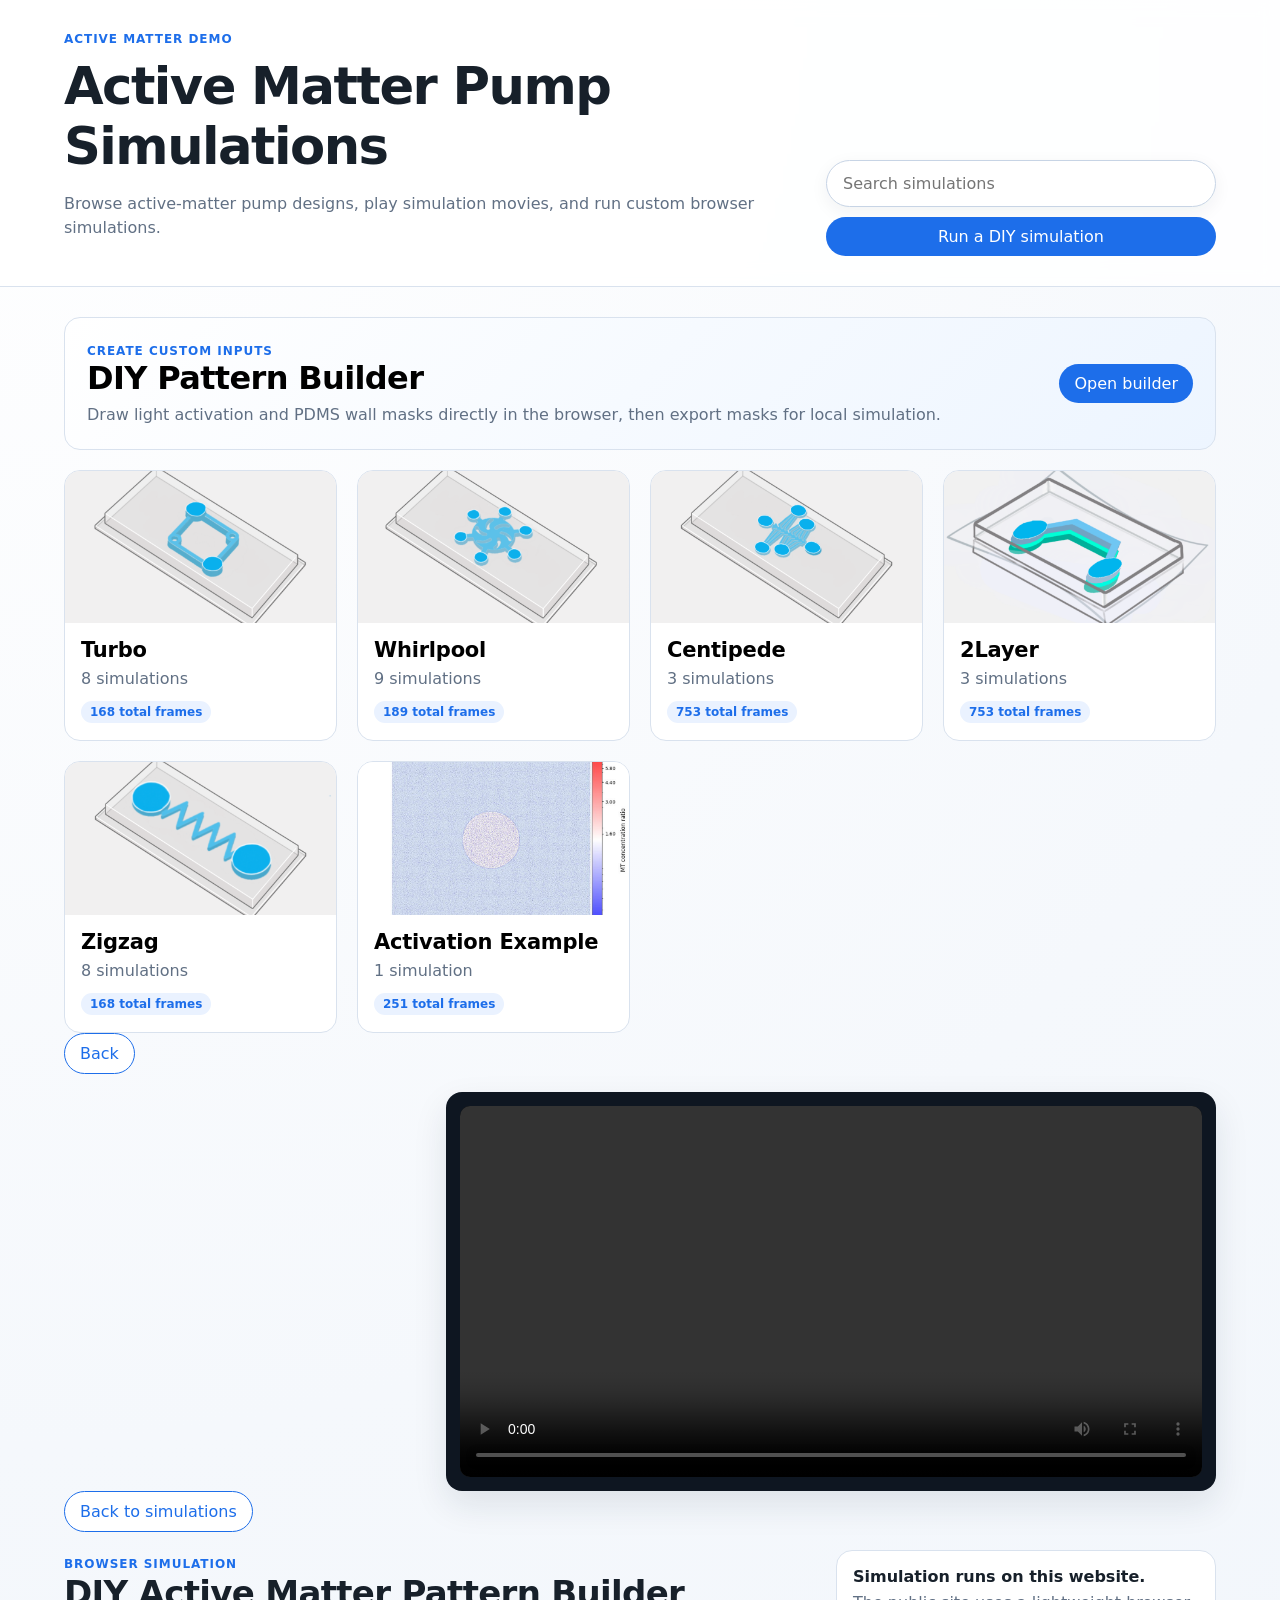
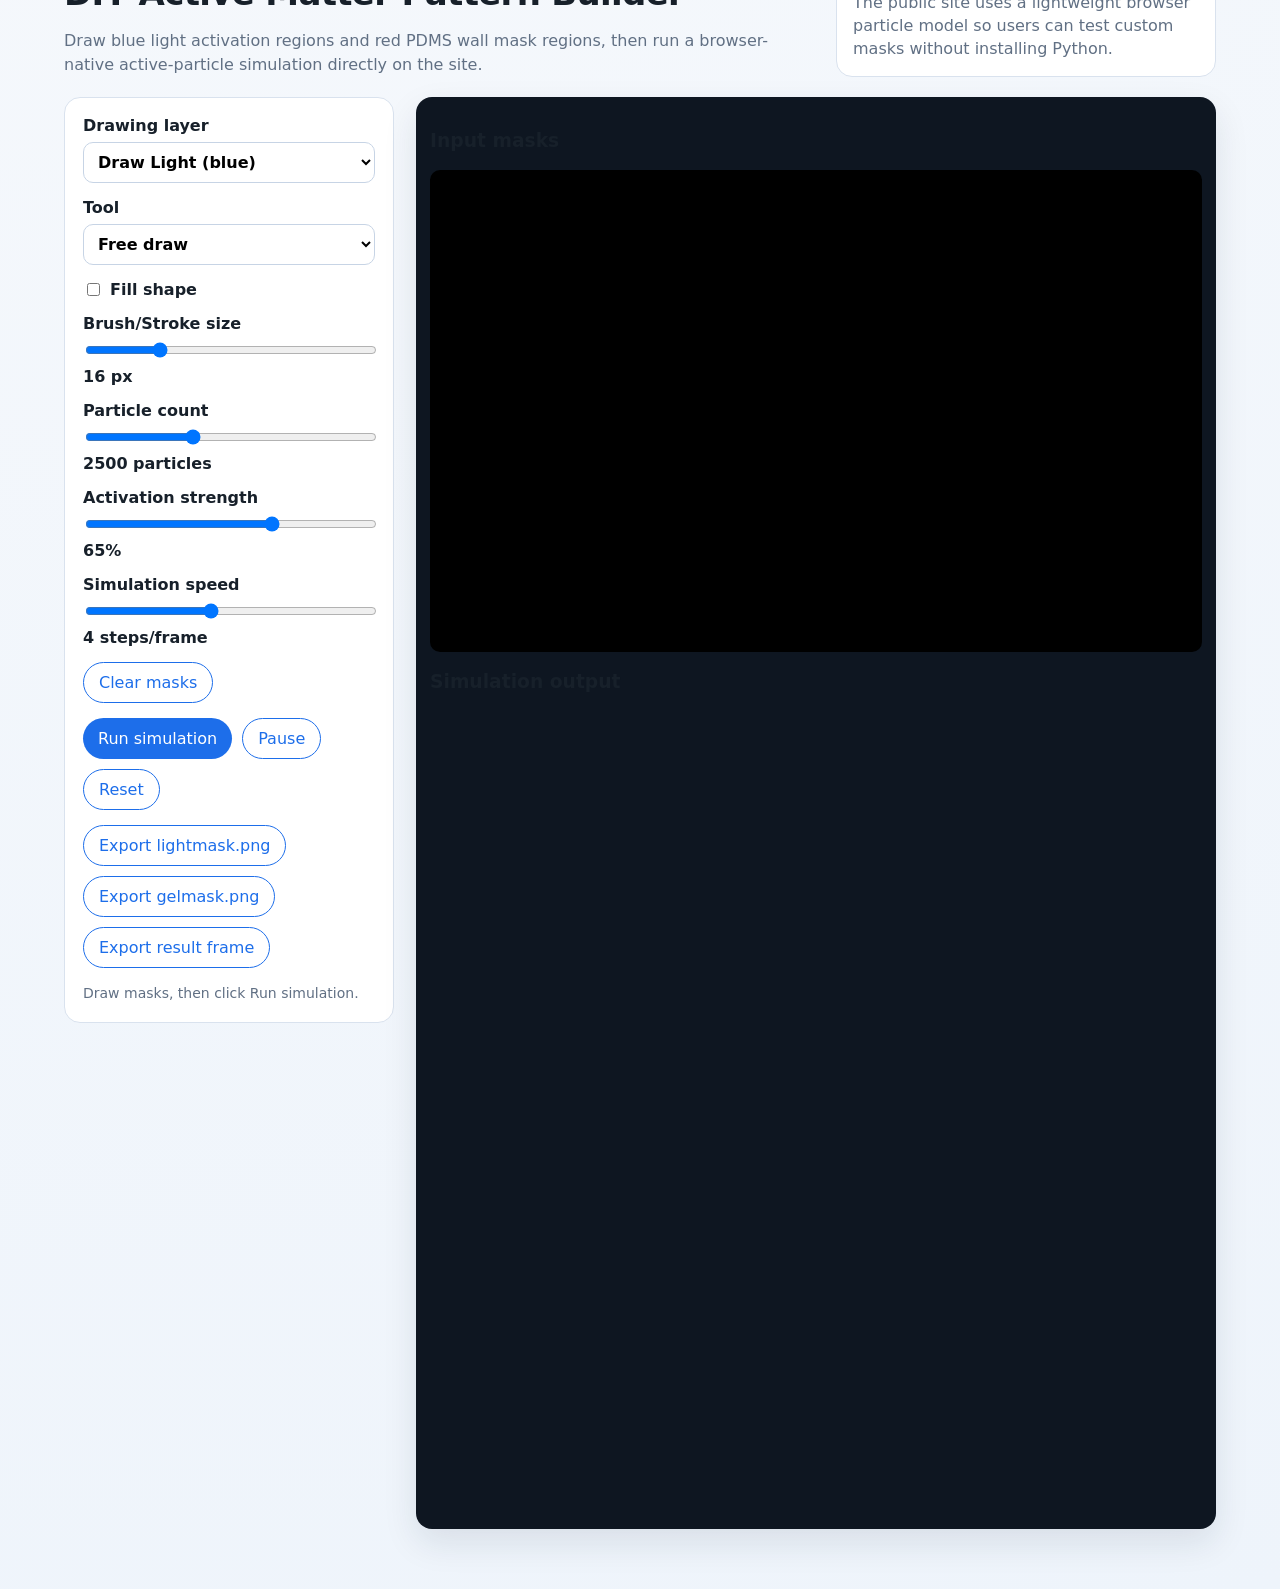
==== docs/index.html @ 467bbbf2 "Make DIY simulation workflow visible" ====
<!doctype html>
<html lang="en">
<head>
  <meta charset="utf-8" />
  <meta name="viewport" content="width=device-width, initial-scale=1" />
  <title>Active Matter Pump Simulations</title>
  <link rel="stylesheet" href="styles.css" />
</head>
<body>
  <header class="topbar">
    <div>
      <p class="eyebrow">Active Matter Demo</p>
      <h1>Active Matter Pump Simulations</h1>
      <p>Browse active-matter pump designs, play simulation movies, and run custom browser simulations.</p>
    </div>
    <div class="topbar-actions">
      <input id="search" type="search" placeholder="Search simulations" aria-label="Search simulations" />
      <button id="diy-open" class="primary-button" type="button">Run a DIY simulation</button>
    </div>
  </header>
  <main>
    <section id="categories" class="category-grid" aria-live="polite"></section>
    <section id="viewer" class="viewer" hidden>
      <button id="back" class="back-button" type="button">Back</button>
      <div class="viewer-layout">
        <aside>
          <h2 id="viewer-title"></h2>
          <p id="viewer-meta"></p>
          <div id="video-list" class="video-list"></div>
        </aside>
        <div class="stage">
          <video id="video" controls playsinline preload="metadata"></video>
        </div>
      </div>
    </section>
    <section id="diy" class="diy" hidden>
      <button id="diy-back" class="back-button" type="button">Back to simulations</button>
      <div class="diy-header">
        <div>
          <p class="eyebrow">Browser Simulation</p>
          <h2>DIY Active Matter Pattern Builder</h2>
          <p>Draw blue light activation regions and red PDMS wall mask regions, then run a browser-native active-particle simulation directly on the site.</p>
        </div>
        <div class="diy-note">
          <strong>Simulation runs on this website.</strong>
          <span>The public site uses a lightweight browser particle model so users can test custom masks without installing Python.</span>
        </div>
      </div>
      <div class="diy-layout">
        <aside class="diy-controls" aria-label="DIY drawing and simulation controls">
          <label>
            Drawing layer
            <select id="diy-mode">
              <option value="light">Draw Light (blue)</option>
              <option value="mask">Draw Mask (red)</option>
            </select>
          </label>
          <label>
            Tool
            <select id="diy-tool">
              <option value="draw">Free draw</option>
              <option value="rect">Rectangle/Square</option>
              <option value="circle">Circle</option>
            </select>
          </label>
          <label class="checkbox-row">
            <input id="diy-filled" type="checkbox" />
            Fill shape
          </label>
          <label>
            Brush/Stroke size
            <input id="diy-brush" type="range" min="2" max="60" value="16" />
            <span id="diy-brush-value">16 px</span>
          </label>
          <label>
            Particle count
            <input id="sim-particles" type="range" min="500" max="6000" step="500" value="2500" />
            <span id="sim-particles-value">2500 particles</span>
          </label>
          <label>
            Activation strength
            <input id="sim-strength" type="range" min="0" max="100" value="65" />
            <span id="sim-strength-value">65%</span>
          </label>
          <label>
            Simulation speed
            <input id="sim-speed" type="range" min="1" max="8" value="4" />
            <span id="sim-speed-value">4 steps/frame</span>
          </label>
          <div class="button-row">
            <button id="diy-clear" class="secondary-button" type="button">Clear masks</button>
          </div>
          <div class="button-row">
            <button id="sim-run" class="primary-button" type="button">Run simulation</button>
            <button id="sim-pause" class="secondary-button" type="button">Pause</button>
            <button id="sim-reset" class="secondary-button" type="button">Reset</button>
          </div>
          <div class="button-row">
            <button id="diy-export-light" class="secondary-button" type="button">Export lightmask.png</button>
            <button id="diy-export-gel" class="secondary-button" type="button">Export gelmask.png</button>
            <button id="sim-export-frame" class="secondary-button" type="button">Export result frame</button>
          </div>
          <p id="sim-status" class="helper-text">Draw masks, then click Run simulation.</p>
        </aside>
        <div class="diy-stage">
          <div class="canvas-panel">
            <h3>Input masks</h3>
            <canvas id="diy-canvas" width="1280" height="800" aria-label="DIY pattern drawing canvas"></canvas>
          </div>
          <div class="canvas-panel">
            <h3>Simulation output</h3>
            <canvas id="sim-canvas" width="1280" height="800" aria-label="DIY simulation result canvas"></canvas>
          </div>
        </div>
      </div>
    </section>
  </main>
  <script src="app.js"></script>
</body>
</html>
---- docs/styles.css ----
:root {
  --bg: #f5f8fc;
  --card: #ffffff;
  --text: #17202a;
  --muted: #617084;
  --border: #d9e2ee;
  --accent: #1d6eea;
  --accent-soft: #eaf2ff;
  --shadow: 0 14px 34px rgba(20, 36, 58, .10);
}
* { box-sizing: border-box; }
body {
  margin: 0;
  font-family: Inter, ui-sans-serif, system-ui, -apple-system, BlinkMacSystemFont, "Segoe UI", sans-serif;
  color: var(--text);
  background: radial-gradient(circle at top left, #ffffff 0, var(--bg) 42%, #eef4fb 100%);
}
button, input, select { font: inherit; }
button { border: 0; }
.topbar {
  display: flex;
  gap: 24px;
  align-items: end;
  justify-content: space-between;
  padding: 30px clamp(18px, 5vw, 64px);
  background: rgba(255, 255, 255, .86);
  border-bottom: 1px solid var(--border);
  backdrop-filter: blur(10px);
}
.topbar-actions {
  display: grid;
  gap: 10px;
  min-width: min(390px, 100%);
}
.eyebrow {
  margin: 0 0 8px;
  color: var(--accent);
  font-weight: 700;
  letter-spacing: .08em;
  text-transform: uppercase;
  font-size: 12px;
}
h1 { margin: 0; font-size: clamp(30px, 4vw, 52px); letter-spacing: -.03em; }
h2 { margin: 0; font-size: clamp(24px, 3vw, 34px); letter-spacing: -.02em; }
p { color: var(--muted); line-height: 1.5; }
#search {
  width: 100%;
  border: 1px solid #c7d4e5;
  border-radius: 999px;
  padding: 13px 16px;
  background: #fff;
  box-shadow: 0 5px 18px rgba(20, 36, 58, .06);
}
#search:focus-visible, button:focus-visible, video:focus-visible, select:focus-visible, input:focus-visible, canvas:focus-visible {
  outline: 3px solid rgba(29, 110, 234, .28);
  outline-offset: 3px;
}
main { padding: 30px clamp(18px, 5vw, 64px) 60px; }
.category-grid { display: grid; grid-template-columns: repeat(auto-fit, minmax(240px, 1fr)); gap: 20px; }
.category-card, .video-item, .status-card, .diy-launch-card, .diy-controls, .diy-note {
  border: 1px solid var(--border);
  border-radius: 16px;
  background: var(--card);
  overflow: hidden;
  text-align: left;
}
.category-card, .video-item, .diy-launch-card { cursor: pointer; }
.category-card, .video-item, .diy-launch-card {
  transition: transform .16s ease, box-shadow .16s ease, border-color .16s ease;
}
.category-card {
  padding: 0;
}
.category-card:hover, .video-item:hover, .diy-launch-card:hover {
  transform: translateY(-2px);
  box-shadow: var(--shadow);
  border-color: #b9c9dc;
}
.category-card img { width: 100%; aspect-ratio: 16 / 9; object-fit: cover; display: block; background: #dce4ee; }
.card-body { padding: 15px 16px 17px; }
.card-body h2 { margin: 0 0 5px; font-size: 21px; letter-spacing: -.01em; }
.card-body p { margin: 0; }
.card-meta { display: flex; gap: 8px; flex-wrap: wrap; margin-top: 10px; }
.pill { display: inline-flex; align-items: center; border-radius: 999px; padding: 4px 9px; background: var(--accent-soft); color: var(--accent); font-size: 12px; font-weight: 650; }
.status-card { grid-column: 1 / -1; padding: 26px; max-width: 780px; }
.status-card h2 { margin: 0 0 8px; font-size: 24px; }
.status-card p { margin: 0; }
.status-card.error { border-color: #f0b8b8; background: #fff8f8; }
.diy-launch-card {
  grid-column: 1 / -1;
  display: grid;
  grid-template-columns: minmax(0, 1fr) auto;
  gap: 18px;
  align-items: center;
  padding: 22px;
  background: linear-gradient(135deg, #ffffff 0%, #edf5ff 100%);
}
.diy-launch-card h2 { margin: 0 0 6px; font-size: clamp(23px, 3vw, 32px); }
.diy-launch-card p { margin: 0; }
.primary-button, .secondary-button, .back-button {
  border-radius: 999px;
  padding: 10px 15px;
  cursor: pointer;
  white-space: nowrap;
}
.primary-button { background: var(--accent); color: #fff; }
.primary-button:hover { background: #145bd0; }
.secondary-button, .back-button {
  border: 1px solid var(--accent);
  background: #fff;
  color: var(--accent);
}
.secondary-button:hover, .back-button:hover { background: var(--accent-soft); }
.viewer, .diy { display: block; }
.back-button { margin-bottom: 18px; }
.viewer-layout { display: grid; grid-template-columns: minmax(260px, 360px) minmax(0, 1fr); gap: 22px; align-items: start; }
aside { min-width: 0; }
#viewer-title { margin: 0 0 4px; }
#viewer-meta { margin-top: 0; }
.video-list { display: grid; gap: 10px; margin-top: 18px; max-height: 72vh; overflow: auto; padding: 2px 6px 2px 2px; }
.video-item { display: grid; grid-template-columns: 92px 1fr; gap: 12px; padding: 9px; align-items: center; }
.video-item.active { border-color: var(--accent); box-shadow: inset 4px 0 0 var(--accent), 0 10px 22px rgba(29, 110, 234, .10); }
.video-item img { width: 92px; height: 58px; object-fit: cover; border-radius: 10px; background: #dce4ee; }
.video-item strong { display: block; font-size: 14px; overflow-wrap: anywhere; color: var(--text); }
.video-item span { color: #657282; font-size: 13px; }
.stage, .diy-stage { background: #0e1621; border-radius: 16px; padding: 14px; min-height: 300px; box-shadow: var(--shadow); }
video { width: 100%; max-height: 78vh; display: block; border-radius: 10px; background: #000; }
.diy-header {
  display: grid;
  grid-template-columns: minmax(0, 1fr) minmax(260px, 380px);
  gap: 20px;
  align-items: end;
  margin-bottom: 20px;
}
.diy-header p { margin-bottom: 0; }
.diy-note { padding: 16px; }
.diy-note strong { display: block; margin-bottom: 5px; }
.diy-note span { color: var(--muted); line-height: 1.45; }
.diy-layout {
  display: grid;
  grid-template-columns: minmax(250px, 330px) minmax(0, 1fr);
  gap: 22px;
  align-items: start;
}
.diy-controls {
  display: grid;
  gap: 15px;
  padding: 18px;
}
.diy-controls label {
  display: grid;
  gap: 7px;
  color: var(--text);
  font-weight: 650;
}
.diy-controls select, .diy-controls input[type="range"] {
  width: 100%;
}
.diy-controls select {
  border: 1px solid #c7d4e5;
  border-radius: 10px;
  padding: 9px 10px;
  background: #fff;
}
.checkbox-row {
  grid-template-columns: auto 1fr;
  align-items: center;
  justify-content: start;
}
.button-row { display: flex; gap: 10px; flex-wrap: wrap; }
.helper-text { margin: 0; font-size: 14px; }
#diy-canvas {
  display: block;
  width: 100%;
  aspect-ratio: 16 / 10;
  height: auto;
  background: #000;
  border-radius: 10px;
  cursor: crosshair;
  touch-action: none;
}
@media (max-width: 860px) {
  .topbar { display: grid; align-items: start; }
  .topbar-actions { width: 100%; }
  .viewer-layout, .diy-layout, .diy-header { grid-template-columns: 1fr; }
  .video-list { max-height: none; grid-template-columns: repeat(auto-fit, minmax(230px, 1fr)); }
  .diy-launch-card { grid-template-columns: 1fr; }
}
@media (max-width: 520px) {
  main { padding-inline: 14px; }
  .topbar { padding-inline: 14px; }
  .category-grid { grid-template-columns: 1fr; }
  .video-item { grid-template-columns: 78px 1fr; }
  .video-item img { width: 78px; height: 50px; }
  .button-row { display: grid; }
  .primary-button, .secondary-button, .back-button { width: 100%; }
}
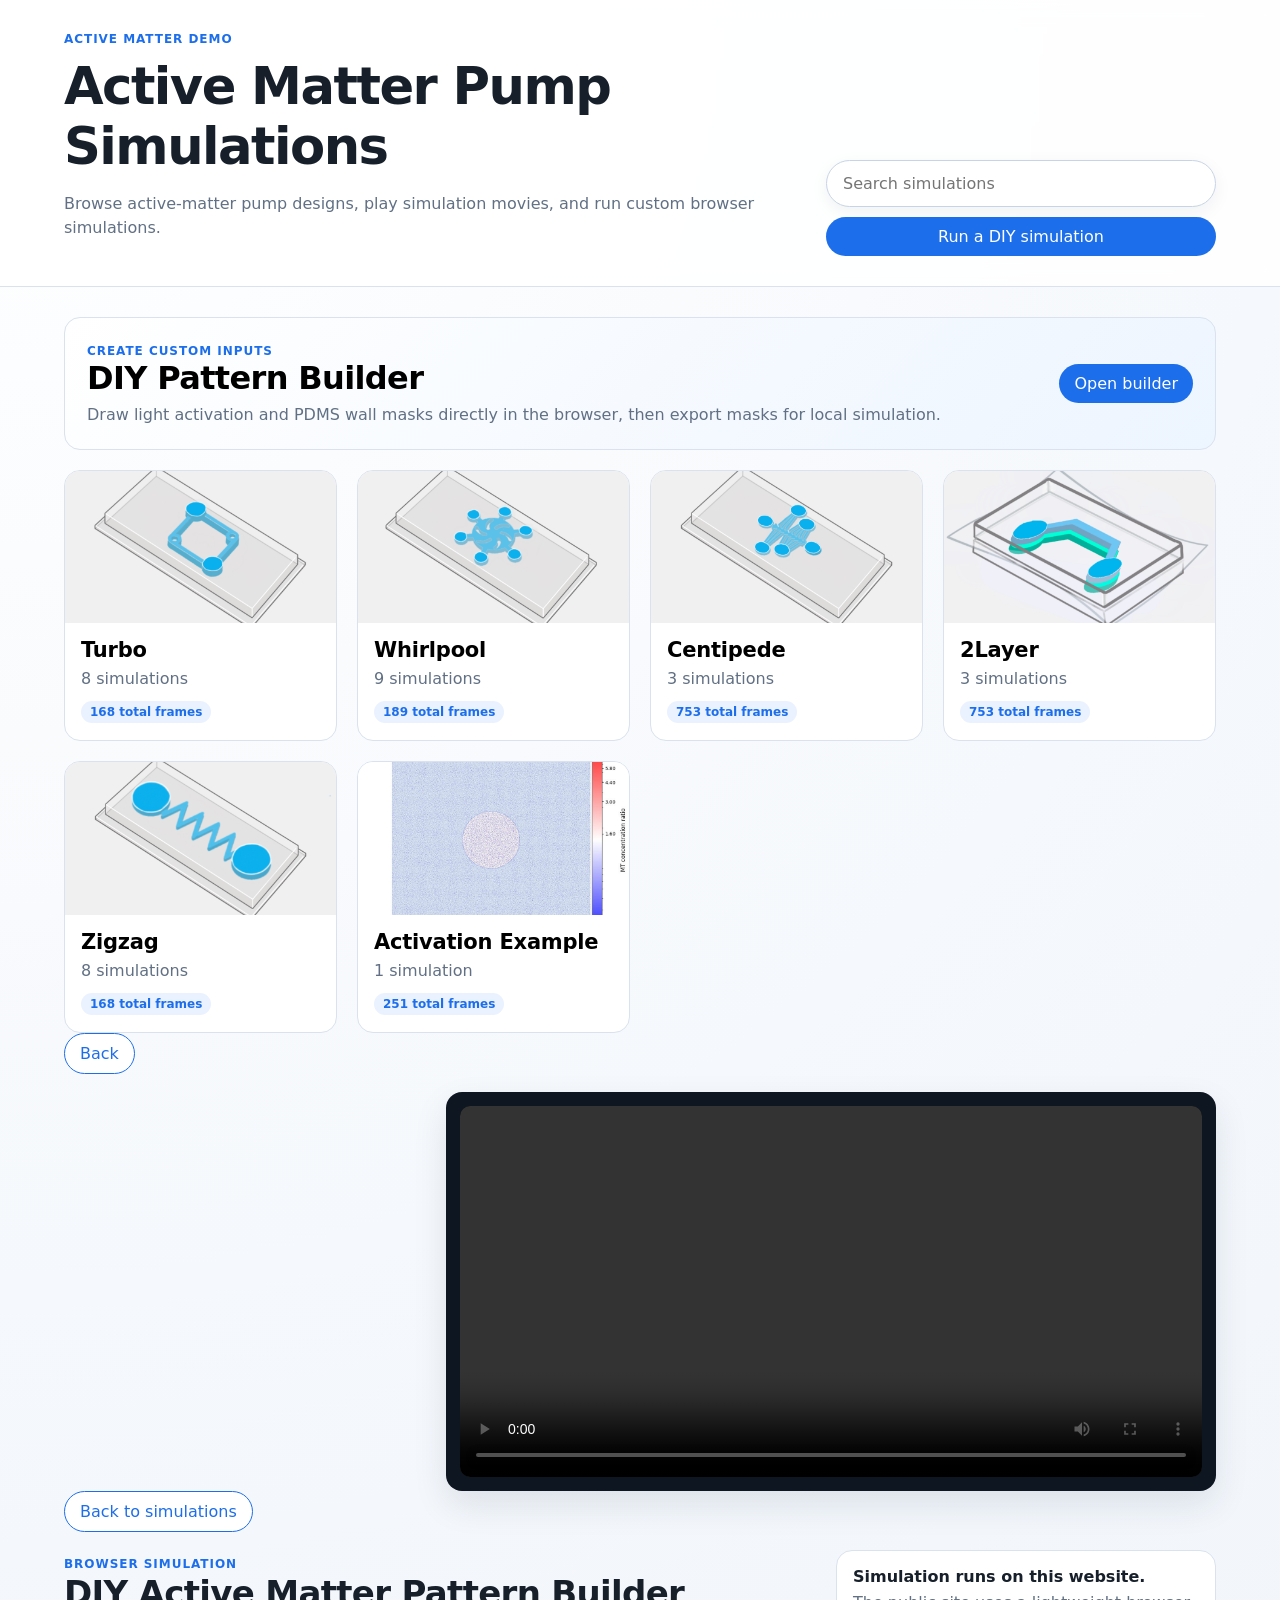
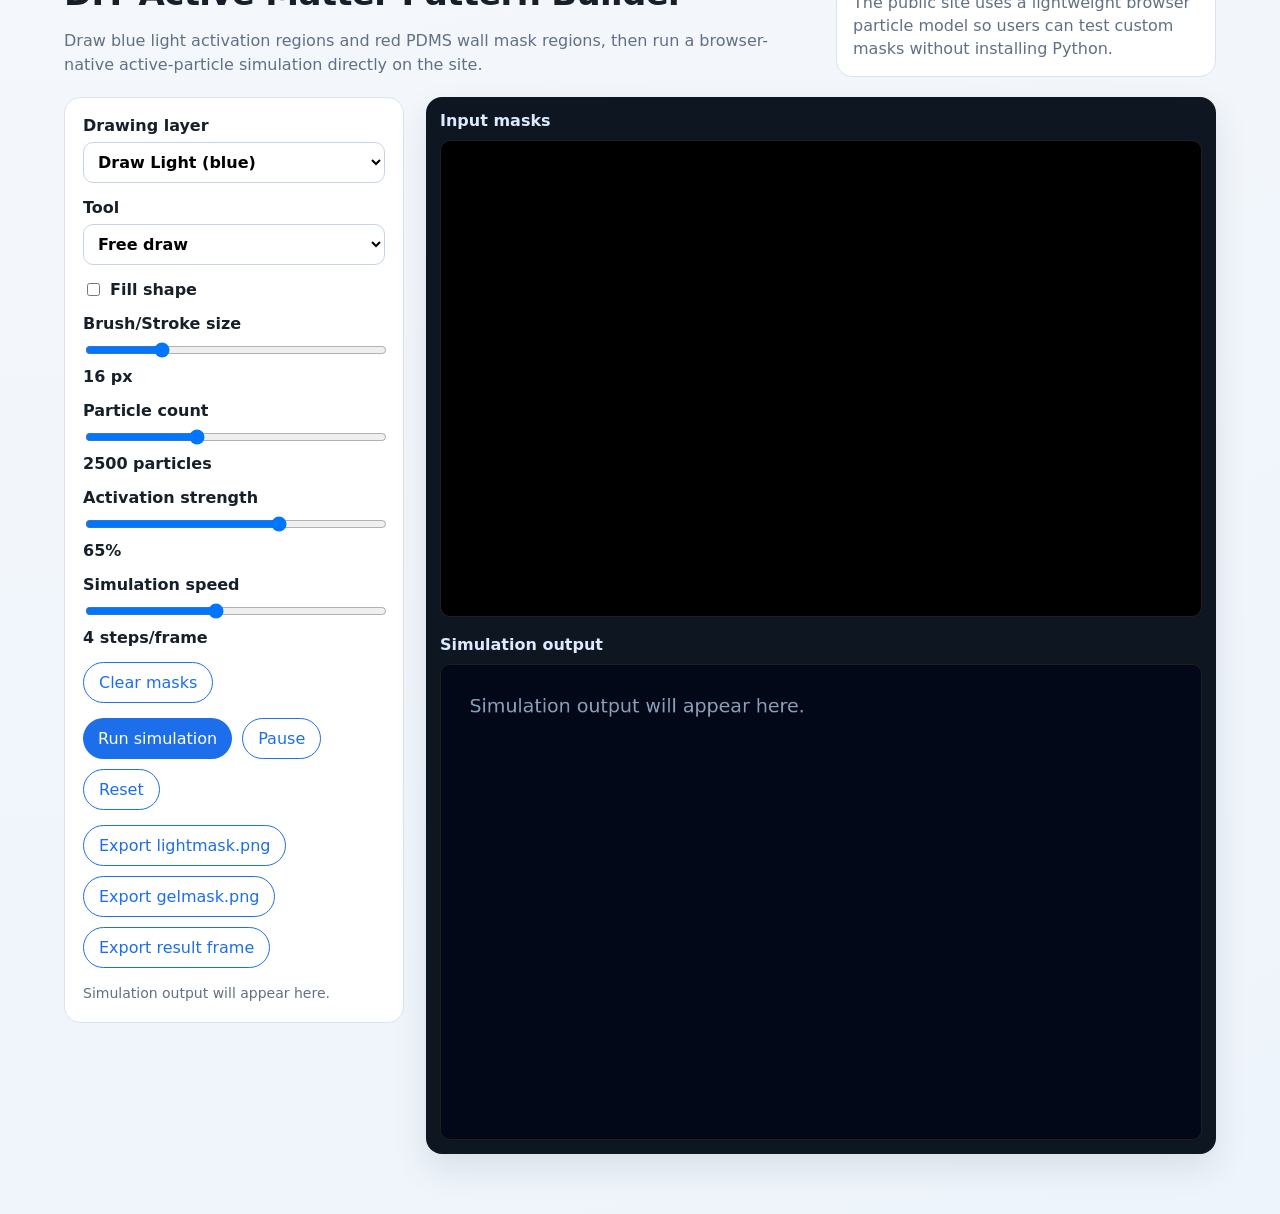
==== commit b1857b50: "Load browser simulation script" ====
--- a/docs/index.html
+++ b/docs/index.html
@@ -116,5 +116,6 @@
     </section>
   </main>
   <script src="app.js"></script>
+  <script src="sim.js"></script>
 </body>
 </html>
--- a/docs/styles.css
+++ b/docs/styles.css
@@ -27,11 +27,7 @@
   border-bottom: 1px solid var(--border);
   backdrop-filter: blur(10px);
 }
-.topbar-actions {
-  display: grid;
-  gap: 10px;
-  min-width: min(390px, 100%);
-}
+.topbar-actions { display: grid; gap: 10px; min-width: min(390px, 100%); }
 .eyebrow {
   margin: 0 0 8px;
   color: var(--accent);
@@ -42,6 +38,7 @@
 }
 h1 { margin: 0; font-size: clamp(30px, 4vw, 52px); letter-spacing: -.03em; }
 h2 { margin: 0; font-size: clamp(24px, 3vw, 34px); letter-spacing: -.02em; }
+h3 { margin: 0 0 10px; color: #dbeafe; font-size: 16px; }
 p { color: var(--muted); line-height: 1.5; }
 #search {
   width: 100%;
@@ -65,17 +62,9 @@
   text-align: left;
 }
 .category-card, .video-item, .diy-launch-card { cursor: pointer; }
-.category-card, .video-item, .diy-launch-card {
-  transition: transform .16s ease, box-shadow .16s ease, border-color .16s ease;
-}
-.category-card {
-  padding: 0;
-}
-.category-card:hover, .video-item:hover, .diy-launch-card:hover {
-  transform: translateY(-2px);
-  box-shadow: var(--shadow);
-  border-color: #b9c9dc;
-}
+.category-card, .video-item, .diy-launch-card { transition: transform .16s ease, box-shadow .16s ease, border-color .16s ease; }
+.category-card { padding: 0; }
+.category-card:hover, .video-item:hover, .diy-launch-card:hover { transform: translateY(-2px); box-shadow: var(--shadow); border-color: #b9c9dc; }
 .category-card img { width: 100%; aspect-ratio: 16 / 9; object-fit: cover; display: block; background: #dce4ee; }
 .card-body { padding: 15px 16px 17px; }
 .card-body h2 { margin: 0 0 5px; font-size: 21px; letter-spacing: -.01em; }
@@ -105,11 +94,7 @@
 }
 .primary-button { background: var(--accent); color: #fff; }
 .primary-button:hover { background: #145bd0; }
-.secondary-button, .back-button {
-  border: 1px solid var(--accent);
-  background: #fff;
-  color: var(--accent);
-}
+.secondary-button, .back-button { border: 1px solid var(--accent); background: #fff; color: var(--accent); }
 .secondary-button:hover, .back-button:hover { background: var(--accent-soft); }
 .viewer, .diy { display: block; }
 .back-button { margin-bottom: 18px; }
@@ -125,60 +110,33 @@
 .video-item span { color: #657282; font-size: 13px; }
 .stage, .diy-stage { background: #0e1621; border-radius: 16px; padding: 14px; min-height: 300px; box-shadow: var(--shadow); }
 video { width: 100%; max-height: 78vh; display: block; border-radius: 10px; background: #000; }
-.diy-header {
-  display: grid;
-  grid-template-columns: minmax(0, 1fr) minmax(260px, 380px);
-  gap: 20px;
-  align-items: end;
-  margin-bottom: 20px;
-}
+.diy-header { display: grid; grid-template-columns: minmax(0, 1fr) minmax(260px, 380px); gap: 20px; align-items: end; margin-bottom: 20px; }
 .diy-header p { margin-bottom: 0; }
 .diy-note { padding: 16px; }
 .diy-note strong { display: block; margin-bottom: 5px; }
 .diy-note span { color: var(--muted); line-height: 1.45; }
-.diy-layout {
-  display: grid;
-  grid-template-columns: minmax(250px, 330px) minmax(0, 1fr);
-  gap: 22px;
-  align-items: start;
-}
-.diy-controls {
-  display: grid;
-  gap: 15px;
-  padding: 18px;
-}
-.diy-controls label {
-  display: grid;
-  gap: 7px;
-  color: var(--text);
-  font-weight: 650;
-}
-.diy-controls select, .diy-controls input[type="range"] {
-  width: 100%;
-}
-.diy-controls select {
-  border: 1px solid #c7d4e5;
-  border-radius: 10px;
-  padding: 9px 10px;
-  background: #fff;
-}
-.checkbox-row {
-  grid-template-columns: auto 1fr;
-  align-items: center;
-  justify-content: start;
-}
+.diy-layout { display: grid; grid-template-columns: minmax(260px, 340px) minmax(0, 1fr); gap: 22px; align-items: start; }
+.diy-controls { display: grid; gap: 15px; padding: 18px; }
+.diy-controls label { display: grid; gap: 7px; color: var(--text); font-weight: 650; }
+.diy-controls select, .diy-controls input[type="range"] { width: 100%; }
+.diy-controls select { border: 1px solid #c7d4e5; border-radius: 10px; padding: 9px 10px; background: #fff; }
+.checkbox-row { grid-template-columns: auto 1fr; align-items: center; justify-content: start; }
 .button-row { display: flex; gap: 10px; flex-wrap: wrap; }
 .helper-text { margin: 0; font-size: 14px; }
-#diy-canvas {
+.diy-stage { display: grid; gap: 18px; }
+.canvas-panel { min-width: 0; }
+#diy-canvas, #sim-canvas {
   display: block;
   width: 100%;
   aspect-ratio: 16 / 10;
   height: auto;
   background: #000;
+  border: 1px solid rgba(255, 255, 255, .12);
   border-radius: 10px;
-  cursor: crosshair;
-  touch-action: none;
 }
+#diy-canvas { cursor: crosshair; touch-action: none; }
+#sim-canvas { cursor: default; }
+@media (max-width: 1100px) { .diy-stage { grid-template-columns: 1fr; } }
 @media (max-width: 860px) {
   .topbar { display: grid; align-items: start; }
   .topbar-actions { width: 100%; }
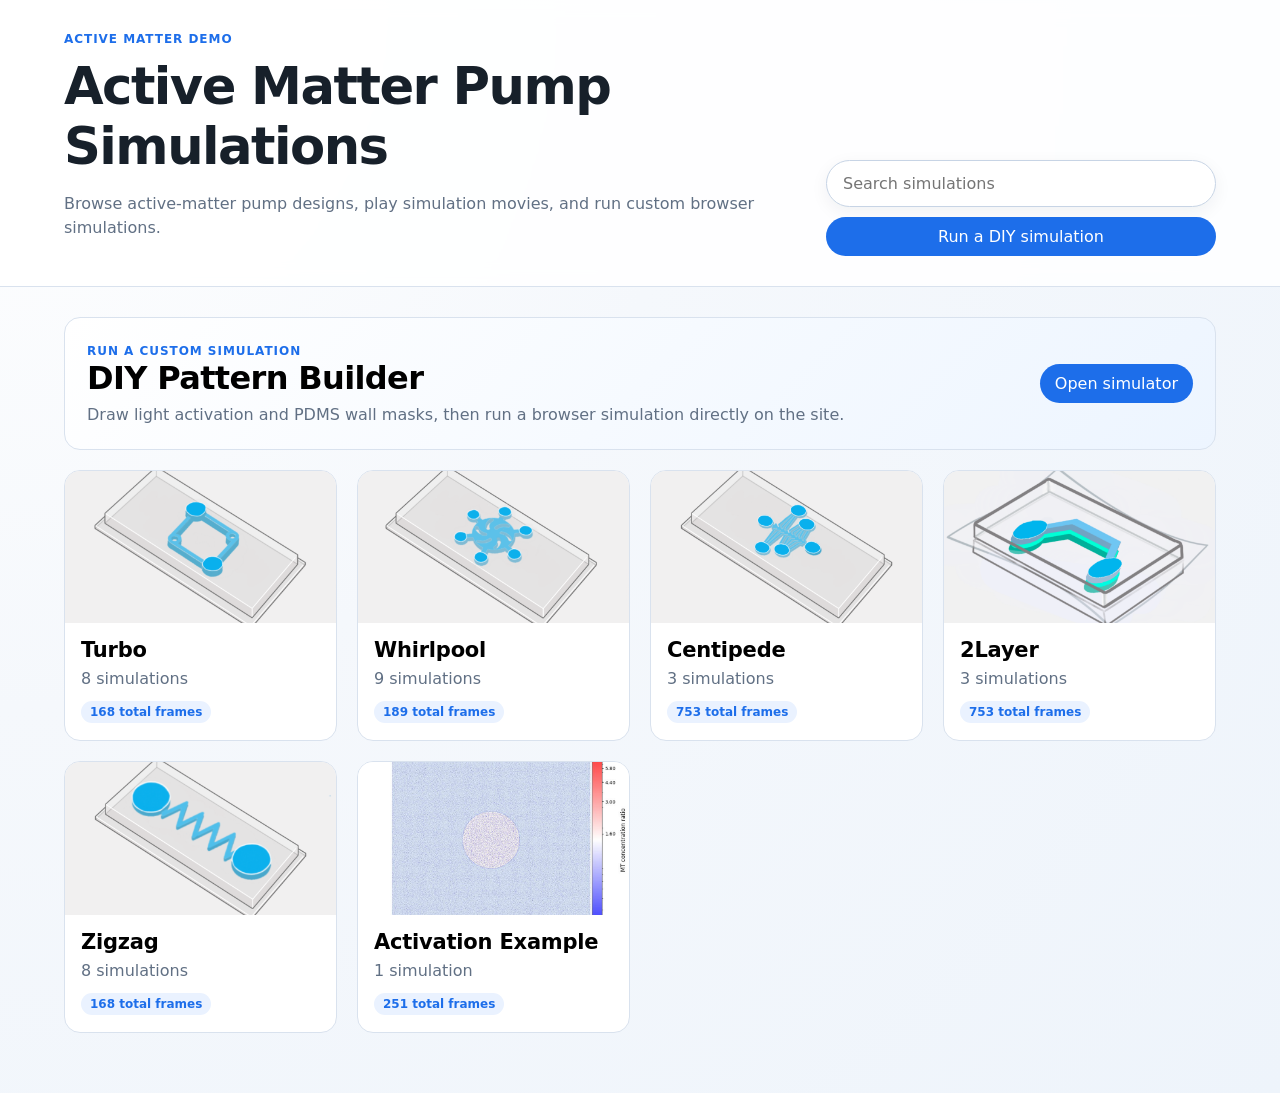
==== commit fcfe7e7d: "Update DIY simulator copy for mass-spring model" ====
--- a/docs/index.html
+++ b/docs/index.html
@@ -39,11 +39,11 @@
         <div>
           <p class="eyebrow">Browser Simulation</p>
           <h2>DIY Active Matter Pattern Builder</h2>
-          <p>Draw blue light activation regions and red PDMS wall mask regions, then run a browser-native active-particle simulation directly on the site.</p>
+          <p>Draw blue light activation regions and red PDMS wall mask regions, then run a browser-native mass-spring simulation directly on the site.</p>
         </div>
         <div class="diy-note">
           <strong>Simulation runs on this website.</strong>
-          <span>The public site uses a lightweight browser particle model so users can test custom masks without installing Python.</span>
+          <span>The public site uses a lightweight browser mass-spring model so users can test custom masks without installing Python.</span>
         </div>
       </div>
       <div class="diy-layout">
@@ -73,9 +73,9 @@
             <span id="diy-brush-value">16 px</span>
           </label>
           <label>
-            Particle count
+            Mass count
             <input id="sim-particles" type="range" min="500" max="6000" step="500" value="2500" />
-            <span id="sim-particles-value">2500 particles</span>
+            <span id="sim-particles-value">2500 masses</span>
           </label>
           <label>
             Activation strength
--- a/docs/styles.css
+++ b/docs/styles.css
@@ -9,6 +9,7 @@
   --shadow: 0 14px 34px rgba(20, 36, 58, .10);
 }
 * { box-sizing: border-box; }
+[hidden] { display: none !important; }
 body {
   margin: 0;
   font-family: Inter, ui-sans-serif, system-ui, -apple-system, BlinkMacSystemFont, "Segoe UI", sans-serif;
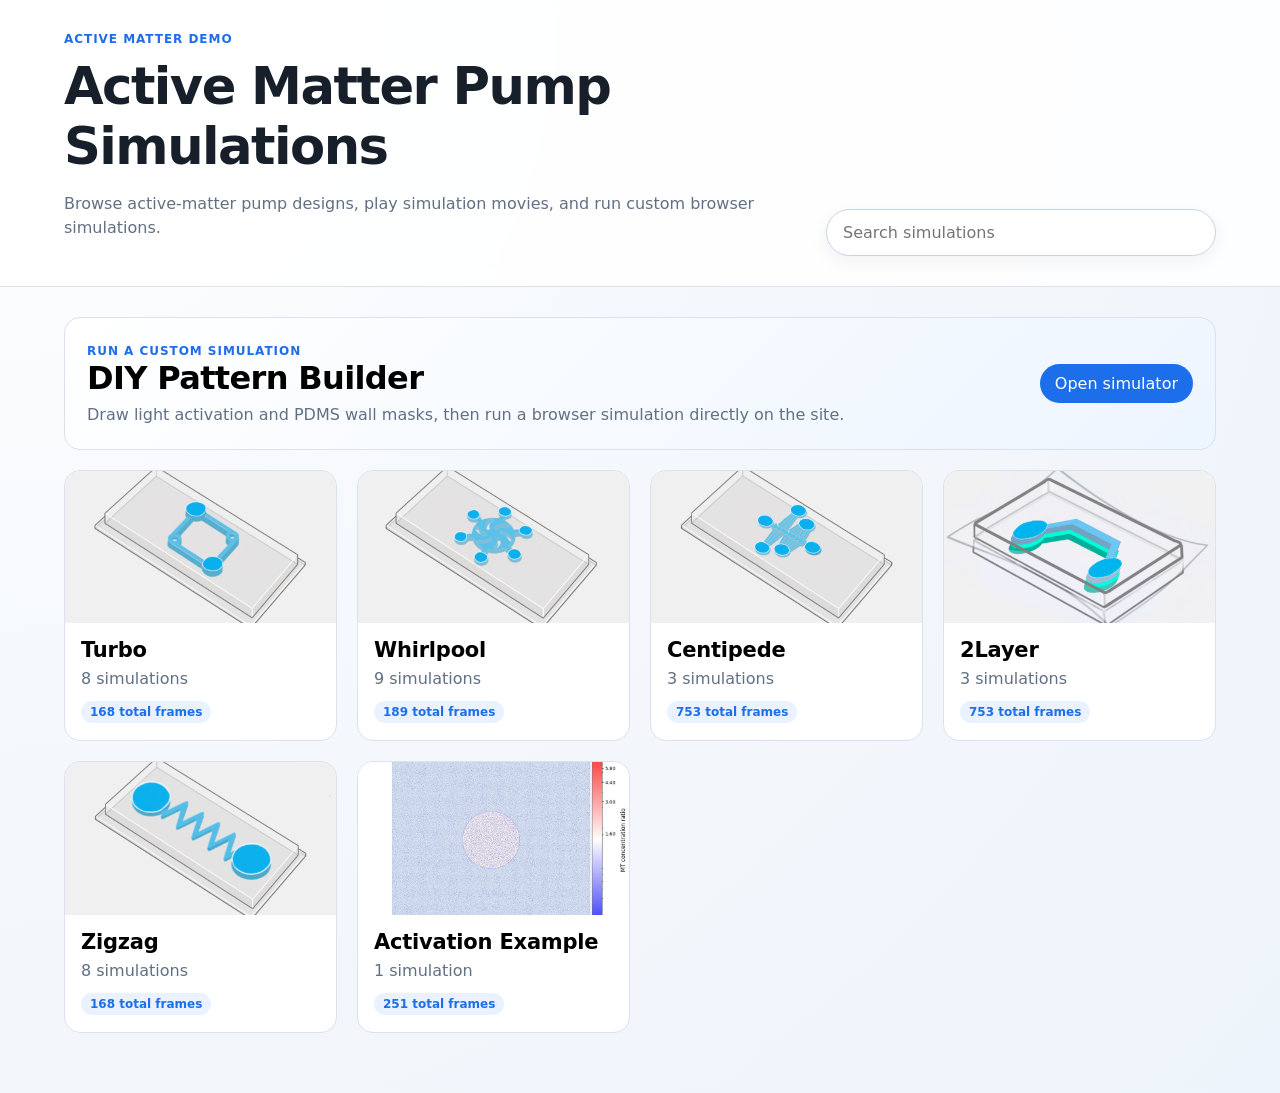
==== commit 1cd5b506: "Organize DIY simulator controls" ====
--- a/docs/index.html
+++ b/docs/index.html
@@ -15,7 +15,6 @@
     </div>
     <div class="topbar-actions">
       <input id="search" type="search" placeholder="Search simulations" aria-label="Search simulations" />
-      <button id="diy-open" class="primary-button" type="button">Run a DIY simulation</button>
     </div>
   </header>
   <main>
@@ -39,68 +38,101 @@
         <div>
           <p class="eyebrow">Browser Simulation</p>
           <h2>DIY Active Matter Pattern Builder</h2>
-          <p>Draw blue light activation regions and red PDMS wall mask regions, then run a browser-native mass-spring simulation directly on the site.</p>
+          <p>Draw blue light activation regions and red PDMS wall mask regions, then run a browser-native port of the original mask-spring simulation.</p>
         </div>
         <div class="diy-note">
           <strong>Simulation runs on this website.</strong>
-          <span>The public site uses a lightweight browser mass-spring model so users can test custom masks without installing Python.</span>
+          <span>The browser model follows the original 3000×3000 mask transform, spring activation, no-slip, pruning, 100-step dynamics, and density-ratio renderer.</span>
         </div>
       </div>
       <div class="diy-layout">
         <aside class="diy-controls" aria-label="DIY drawing and simulation controls">
-          <label>
-            Drawing layer
-            <select id="diy-mode">
-              <option value="light">Draw Light (blue)</option>
-              <option value="mask">Draw Mask (red)</option>
-            </select>
-          </label>
-          <label>
-            Tool
-            <select id="diy-tool">
-              <option value="draw">Free draw</option>
-              <option value="rect">Rectangle/Square</option>
-              <option value="circle">Circle</option>
-            </select>
-          </label>
-          <label class="checkbox-row">
-            <input id="diy-filled" type="checkbox" />
-            Fill shape
-          </label>
-          <label>
-            Brush/Stroke size
-            <input id="diy-brush" type="range" min="2" max="60" value="16" />
-            <span id="diy-brush-value">16 px</span>
-          </label>
-          <label>
-            Mass count
-            <input id="sim-particles" type="range" min="500" max="6000" step="500" value="2500" />
-            <span id="sim-particles-value">2500 masses</span>
-          </label>
-          <label>
-            Activation strength
-            <input id="sim-strength" type="range" min="0" max="100" value="65" />
-            <span id="sim-strength-value">65%</span>
-          </label>
-          <label>
-            Simulation speed
-            <input id="sim-speed" type="range" min="1" max="8" value="4" />
-            <span id="sim-speed-value">4 steps/frame</span>
-          </label>
-          <div class="button-row">
-            <button id="diy-clear" class="secondary-button" type="button">Clear masks</button>
+          <div class="control-header">
+            <span class="eyebrow">Control panel</span>
+            <h3>Build and run</h3>
+            <p>Set up the mask, run the calibrated simulation, then export the inputs or output frame.</p>
           </div>
-          <div class="button-row">
-            <button id="sim-run" class="primary-button" type="button">Run simulation</button>
-            <button id="sim-pause" class="secondary-button" type="button">Pause</button>
-            <button id="sim-reset" class="secondary-button" type="button">Reset</button>
-          </div>
-          <div class="button-row">
-            <button id="diy-export-light" class="secondary-button" type="button">Export lightmask.png</button>
-            <button id="diy-export-gel" class="secondary-button" type="button">Export gelmask.png</button>
-            <button id="sim-export-frame" class="secondary-button" type="button">Export result frame</button>
-          </div>
-          <p id="sim-status" class="helper-text">Draw masks, then click Run simulation.</p>
+
+          <section class="control-group" aria-labelledby="drawing-controls-title">
+            <div class="control-group-heading">
+              <span class="step-badge">1</span>
+              <h4 id="drawing-controls-title">Draw masks</h4>
+            </div>
+            <label>
+              Drawing layer
+              <select id="diy-mode">
+                <option value="light">Draw Light (blue)</option>
+                <option value="mask">Draw Mask (red)</option>
+              </select>
+            </label>
+            <label>
+              Tool
+              <select id="diy-tool">
+                <option value="draw">Free draw</option>
+                <option value="rect">Rectangle/Square</option>
+                <option value="circle">Circle</option>
+              </select>
+            </label>
+            <label class="checkbox-row">
+              <input id="diy-filled" type="checkbox" />
+              Fill shape
+            </label>
+            <label>
+              Brush/Stroke size
+              <input id="diy-brush" type="range" min="2" max="60" value="16" />
+              <span id="diy-brush-value">16 px</span>
+            </label>
+            <div class="button-row button-row-single">
+              <button id="diy-clear" class="secondary-button" type="button">Clear masks</button>
+            </div>
+          </section>
+
+          <section class="control-group" aria-labelledby="simulation-controls-title">
+            <div class="control-group-heading">
+              <span class="step-badge">2</span>
+              <h4 id="simulation-controls-title">Simulation setup</h4>
+            </div>
+            <label>
+              Mass count
+              <input id="sim-particles" type="range" min="10000" max="160000" step="10000" value="90000" />
+              <span id="sim-particles-value">90,000 masses</span>
+            </label>
+            <label>
+              Activation strength
+              <input id="sim-strength" type="range" min="0" max="100" value="100" />
+              <span id="sim-strength-value">100%</span>
+            </label>
+            <label>
+              Simulation speed
+              <input id="sim-speed" type="range" min="1" max="8" value="1" />
+              <span id="sim-speed-value">1 steps/frame</span>
+            </label>
+          </section>
+
+          <section class="control-group" aria-labelledby="run-controls-title">
+            <div class="control-group-heading">
+              <span class="step-badge">3</span>
+              <h4 id="run-controls-title">Run</h4>
+            </div>
+            <div class="button-row run-button-row">
+              <button id="sim-run" class="primary-button" type="button">Run simulation</button>
+              <button id="sim-pause" class="secondary-button" type="button">Pause</button>
+              <button id="sim-reset" class="secondary-button" type="button">Reset</button>
+            </div>
+            <p id="sim-status" class="helper-text status-box">Draw masks, then click Run simulation.</p>
+          </section>
+
+          <section class="control-group" aria-labelledby="export-controls-title">
+            <div class="control-group-heading">
+              <span class="step-badge">4</span>
+              <h4 id="export-controls-title">Export</h4>
+            </div>
+            <div class="button-row export-button-row">
+              <button id="diy-export-light" class="secondary-button" type="button">Light mask</button>
+              <button id="diy-export-gel" class="secondary-button" type="button">Gel mask</button>
+              <button id="sim-export-frame" class="secondary-button" type="button">Result frame</button>
+            </div>
+          </section>
         </aside>
         <div class="diy-stage">
           <div class="canvas-panel">
